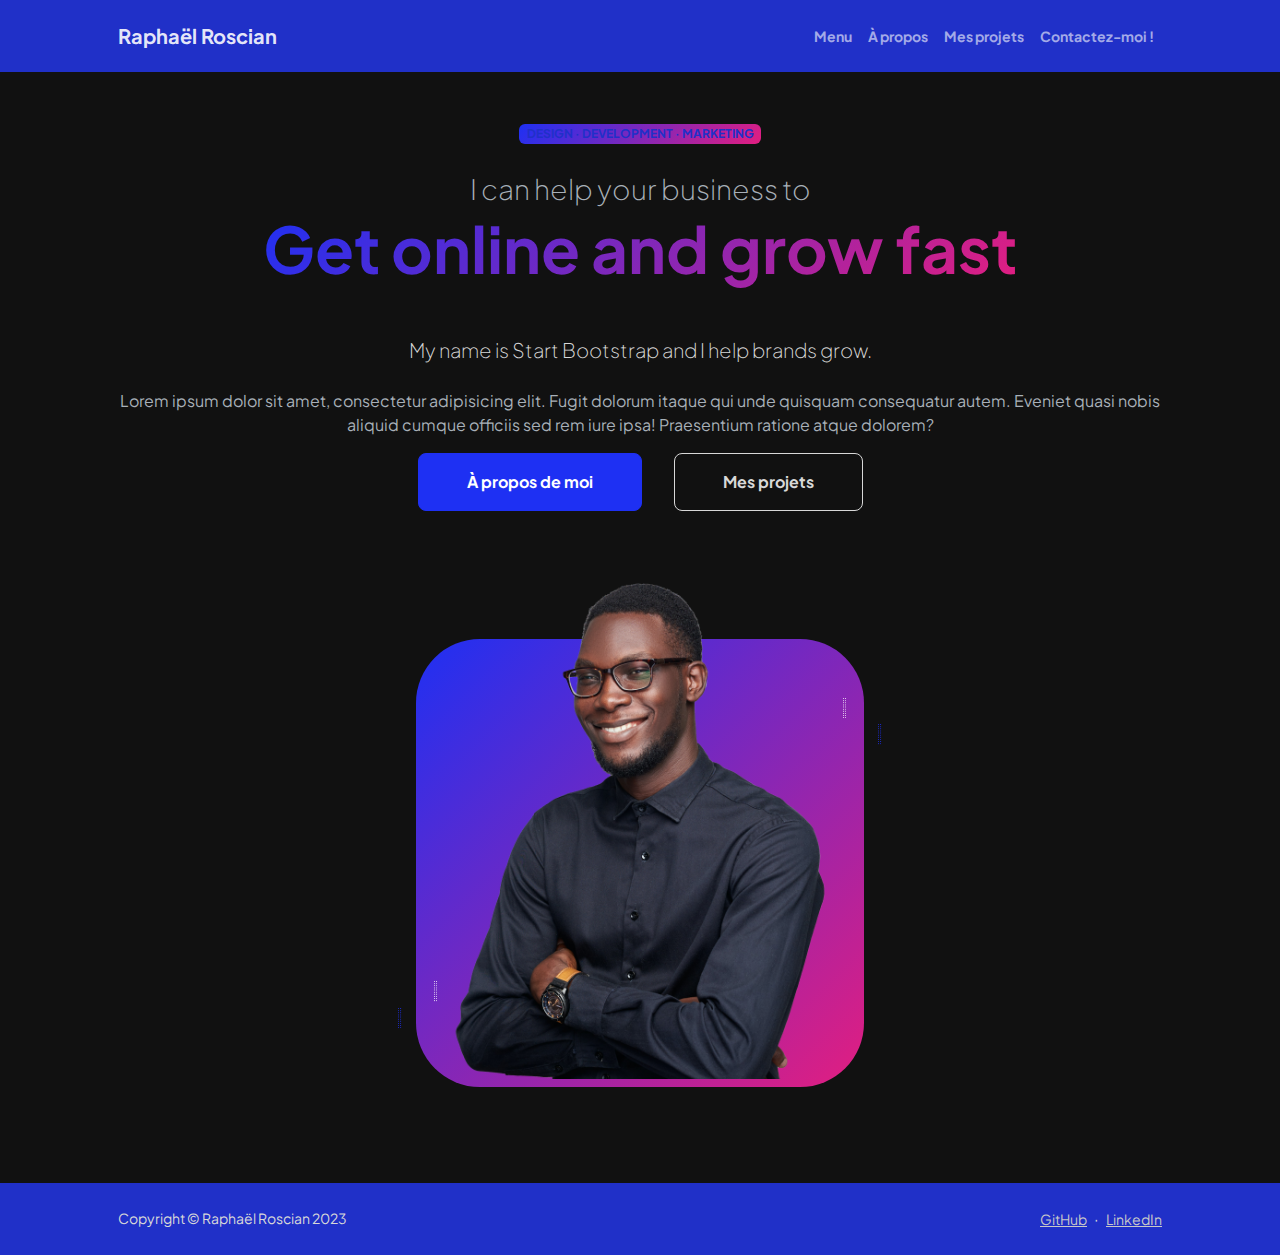
==== portfolio-rroscian/index.html @ 6c85774f "Upload des fichiers du portfolio" ====
<!DOCTYPE html>
<html lang="en">
    <head>
        <meta charset="utf-8" />
        <meta name="viewport" content="width=device-width, initial-scale=1, shrink-to-fit=no" />
        <meta name="description" content="" />
        <meta name="author" content="" />
        <title>Raphael Roscian - Menu</title>
        <!-- Favicon-->
        <link rel="icon" type="image/x-icon" href="assets/favicon.ico" />
        <!-- Custom Google font-->
        <link rel="preconnect" href="https://fonts.googleapis.com" />
        <link rel="preconnect" href="https://fonts.gstatic.com" crossorigin />
        <link href="https://fonts.googleapis.com/css2?family=Plus+Jakarta+Sans:wght@100;200;300;400;500;600;700;800;900&amp;display=swap" rel="stylesheet" />
        <!-- Bootstrap icons-->
        <link href="https://cdn.jsdelivr.net/npm/bootstrap-icons@1.8.1/font/bootstrap-icons.css" rel="stylesheet" />
        <!-- Core theme CSS (includes Bootstrap)-->
        <link href="css/styles.css" rel="stylesheet" />
    </head>
    <body class="d-flex flex-column h-100">
        <main class="flex-shrink-0">
            <!-- Navigation-->
            <nav class="navbar navbar-expand-lg navbar-light bg-white py-3">
                <div class="container px-5">
                    <a class="navbar-brand" href="index.html"><span class="fw-bolder text-primary">Raphaël Roscian</span></a>
                    <button class="navbar-toggler" type="button" data-bs-toggle="collapse" data-bs-target="#navbarSupportedContent" aria-controls="navbarSupportedContent" aria-expanded="false" aria-label="Toggle navigation"><span class="navbar-toggler-icon"></span></button>
                    <div class="collapse navbar-collapse" id="navbarSupportedContent">
                        <ul class="navbar-nav ms-auto mb-2 mb-lg-0 small fw-bolder">
                            <li class="nav-item"><a class="nav-link" href="index.html">Menu</a></li>
                            <li class="nav-item"><a class="nav-link" href="resume.html">À propos</a></li>
                            <li class="nav-item"><a class="nav-link" href="projects.html">Mes projets</a></li>
                            <li class="nav-item"><a class="nav-link" href="contact.html">Contactez-moi !</a></li>
                        </ul>
                    </div>
                </div>
            </nav>
            <!-- Header-->
            <header class="py-5">
                <div class="container px-5 pb-5">
                    <div class="row gx-5 align-items-center">
                        <div class="col-xxl-5">
                            <!-- Header text content-->
                            <div class="text-center text-xxl-start">
                                <div class="badge bg-gradient-primary-to-secondary text-white mb-4"><div class="text-uppercase">Design &middot; Development &middot; Marketing</div></div>
                                <div class="fs-3 fw-light text-muted">I can help your business to</div>
                                <h1 class="display-3 fw-bolder mb-5"><span class="text-gradient d-inline">Get online and grow fast</span></h1>
                                <p class="lead fw-light mb-4">My name is Start Bootstrap and I help brands grow.</p>
                                <p class="text-muted">Lorem ipsum dolor sit amet, consectetur adipisicing elit. Fugit dolorum itaque qui unde quisquam consequatur autem. Eveniet quasi nobis aliquid cumque officiis sed rem iure ipsa! Praesentium ratione atque dolorem?</p>
                                <div class="d-grid gap-3 d-sm-flex justify-content-sm-center justify-content-xxl-start mb-3">
                                    <a class="btn btn-primary btn-lg px-5 py-3 me-sm-3 fs-6 fw-bolder" href="resume.html">À propos de moi</a>
                                    <a class="btn btn-outline-dark btn-lg px-5 py-3 fs-6 fw-bolder" href="projects.html">Mes projets</a>
                                </div>
                            </div>
                        </div>
                        <div class="col-xxl-7">
                            <!-- Header profile picture-->
                            <div class="d-flex justify-content-center mt-5 mt-xxl-0">
                                <div class="profile bg-gradient-primary-to-secondary">
                                    <!-- TIP: For best results, use a photo with a transparent background like the demo example below-->
                                    <!-- Watch a tutorial on how to do this on YouTube (link)-->
                                    <img class="profile-img" src="assets/profile.png" alt="..." />
                                    <div class="dots-1">
                                        <!-- SVG Dots-->
                                        <svg version="1.1" xmlns="http://www.w3.org/2000/svg" xmlns:xlink="http://www.w3.org/1999/xlink" x="0px" y="0px" viewBox="0 0 191.6 1215.4" style="enable-background: new 0 0 191.6 1215.4" xml:space="preserve">
                                            <g transform="translate(0.000000,1280.000000) scale(0.100000,-0.100000)">
                                                <path d="M227.7,12788.6c-105-35-200-141-222-248c-43-206,163-412,369-369c155,32,275,190,260,339c-11,105-90,213-190,262        C383.7,12801.6,289.7,12808.6,227.7,12788.6z"></path>
                                                <path d="M1507.7,12788.6c-151-50-253-216-222-362c25-119,136-230,254-255c194-41,395,142,375,339c-11,105-90,213-190,262        C1663.7,12801.6,1569.7,12808.6,1507.7,12788.6z"></path>
                                                <path d="M227.7,11508.6c-105-35-200-141-222-248c-43-206,163-412,369-369c155,32,275,190,260,339c-11,105-90,213-190,262        C383.7,11521.6,289.7,11528.6,227.7,11508.6z"></path>
                                                <path d="M1507.7,11508.6c-151-50-253-216-222-362c25-119,136-230,254-255c194-41,395,142,375,339c-11,105-90,213-190,262        C1663.7,11521.6,1569.7,11528.6,1507.7,11508.6z"></path>
                                                <path d="M227.7,10228.6c-105-35-200-141-222-248c-43-206,163-412,369-369c155,32,275,190,260,339c-11,105-90,213-190,262        C383.7,10241.6,289.7,10248.6,227.7,10228.6z"></path>
                                                <path d="M1507.7,10228.6c-105-35-200-141-222-248c-43-206,163-412,369-369c155,32,275,190,260,339c-11,105-90,213-190,262        C1663.7,10241.6,1569.7,10248.6,1507.7,10228.6z"></path>
                                                <path d="M227.7,8948.6c-105-35-200-141-222-248c-43-206,163-412,369-369c155,32,275,190,260,339c-11,105-90,213-190,262        C383.7,8961.6,289.7,8968.6,227.7,8948.6z"></path>
                                                <path d="M1507.7,8948.6c-105-35-200-141-222-248c-43-206,163-412,369-369c155,32,275,190,260,339c-11,105-90,213-190,262        C1663.7,8961.6,1569.7,8968.6,1507.7,8948.6z"></path>
                                                <path d="M227.7,7668.6c-105-35-200-141-222-248c-43-206,163-412,369-369c155,32,275,190,260,339c-11,105-90,213-190,262        C383.7,7681.6,289.7,7688.6,227.7,7668.6z"></path>
                                                <path d="M1507.7,7668.6c-105-35-200-141-222-248c-43-206,163-412,369-369c155,32,275,190,260,339c-11,105-90,213-190,262        C1663.7,7681.6,1569.7,7688.6,1507.7,7668.6z"></path>
                                                <path d="M227.7,6388.6c-105-35-200-141-222-248c-43-206,163-412,369-369c155,32,275,190,260,339c-11,105-90,213-190,262        C383.7,6401.6,289.7,6408.6,227.7,6388.6z"></path>
                                                <path d="M1507.7,6388.6c-105-35-200-141-222-248c-43-206,163-412,369-369c155,32,275,190,260,339c-11,105-90,213-190,262        C1663.7,6401.6,1569.7,6408.6,1507.7,6388.6z"></path>
                                                <path d="M227.7,5108.6c-105-35-200-141-222-248c-43-206,163-412,369-369c155,32,275,190,260,339c-11,105-90,213-190,262        C383.7,5121.6,289.7,5128.6,227.7,5108.6z"></path>
                                                <path d="M1507.7,5108.6c-105-35-200-141-222-248c-43-206,163-412,369-369c155,32,275,190,260,339c-11,105-90,213-190,262        C1663.7,5121.6,1569.7,5128.6,1507.7,5108.6z"></path>
                                                <path d="M227.7,3828.6c-105-35-200-141-222-248c-43-206,163-412,369-369c155,32,275,190,260,339c-11,105-90,213-190,262        C383.7,3841.6,289.7,3848.6,227.7,3828.6z"></path>
                                                <path d="M1507.7,3828.6c-105-35-200-141-222-248c-43-206,163-412,369-369c155,32,275,190,260,339c-11,105-90,213-190,262        C1663.7,3841.6,1569.7,3848.6,1507.7,3828.6z"></path>
                                                <path d="M227.7,2548.6c-105-35-200-141-222-248c-43-206,163-412,369-369c155,32,275,190,260,339c-11,105-90,213-190,262        C383.7,2561.6,289.7,2568.6,227.7,2548.6z"></path>
                                                <path d="M1507.7,2548.6c-105-35-200-141-222-248c-43-206,163-412,369-369c155,32,275,190,260,339c-11,105-90,213-190,262        C1663.7,2561.6,1569.7,2568.6,1507.7,2548.6z"></path>
                                                <path d="M227.7,1268.6c-105-35-200-141-222-248c-43-206,163-412,369-369c155,32,275,190,260,339c-11,105-90,213-190,262        C383.7,1281.6,289.7,1288.6,227.7,1268.6z"></path>
                                                <path d="M1507.7,1268.6c-105-35-200-141-222-248c-43-206,163-412,369-369c155,32,275,190,260,339c-11,105-90,213-190,262        C1663.7,1281.6,1569.7,1288.6,1507.7,1268.6z"></path>
                                            </g>
                                        </svg>
                                        <!-- END of SVG dots-->
                                    </div>
                                    <div class="dots-2">
                                        <!-- SVG Dots-->
                                        <svg version="1.1" xmlns="http://www.w3.org/2000/svg" xmlns:xlink="http://www.w3.org/1999/xlink" x="0px" y="0px" viewBox="0 0 191.6 1215.4" style="enable-background: new 0 0 191.6 1215.4" xml:space="preserve">
                                            <g transform="translate(0.000000,1280.000000) scale(0.100000,-0.100000)">
                                                <path d="M227.7,12788.6c-105-35-200-141-222-248c-43-206,163-412,369-369c155,32,275,190,260,339c-11,105-90,213-190,262        C383.7,12801.6,289.7,12808.6,227.7,12788.6z"></path>
                                                <path d="M1507.7,12788.6c-151-50-253-216-222-362c25-119,136-230,254-255c194-41,395,142,375,339c-11,105-90,213-190,262        C1663.7,12801.6,1569.7,12808.6,1507.7,12788.6z"></path>
                                                <path d="M227.7,11508.6c-105-35-200-141-222-248c-43-206,163-412,369-369c155,32,275,190,260,339c-11,105-90,213-190,262        C383.7,11521.6,289.7,11528.6,227.7,11508.6z"></path>
                                                <path d="M1507.7,11508.6c-151-50-253-216-222-362c25-119,136-230,254-255c194-41,395,142,375,339c-11,105-90,213-190,262        C1663.7,11521.6,1569.7,11528.6,1507.7,11508.6z"></path>
                                                <path d="M227.7,10228.6c-105-35-200-141-222-248c-43-206,163-412,369-369c155,32,275,190,260,339c-11,105-90,213-190,262        C383.7,10241.6,289.7,10248.6,227.7,10228.6z"></path>
                                                <path d="M1507.7,10228.6c-105-35-200-141-222-248c-43-206,163-412,369-369c155,32,275,190,260,339c-11,105-90,213-190,262        C1663.7,10241.6,1569.7,10248.6,1507.7,10228.6z"></path>
                                                <path d="M227.7,8948.6c-105-35-200-141-222-248c-43-206,163-412,369-369c155,32,275,190,260,339c-11,105-90,213-190,262        C383.7,8961.6,289.7,8968.6,227.7,8948.6z"></path>
                                                <path d="M1507.7,8948.6c-105-35-200-141-222-248c-43-206,163-412,369-369c155,32,275,190,260,339c-11,105-90,213-190,262        C1663.7,8961.6,1569.7,8968.6,1507.7,8948.6z"></path>
                                                <path d="M227.7,7668.6c-105-35-200-141-222-248c-43-206,163-412,369-369c155,32,275,190,260,339c-11,105-90,213-190,262        C383.7,7681.6,289.7,7688.6,227.7,7668.6z"></path>
                                                <path d="M1507.7,7668.6c-105-35-200-141-222-248c-43-206,163-412,369-369c155,32,275,190,260,339c-11,105-90,213-190,262        C1663.7,7681.6,1569.7,7688.6,1507.7,7668.6z"></path>
                                                <path d="M227.7,6388.6c-105-35-200-141-222-248c-43-206,163-412,369-369c155,32,275,190,260,339c-11,105-90,213-190,262        C383.7,6401.6,289.7,6408.6,227.7,6388.6z"></path>
                                                <path d="M1507.7,6388.6c-105-35-200-141-222-248c-43-206,163-412,369-369c155,32,275,190,260,339c-11,105-90,213-190,262        C1663.7,6401.6,1569.7,6408.6,1507.7,6388.6z"></path>
                                                <path d="M227.7,5108.6c-105-35-200-141-222-248c-43-206,163-412,369-369c155,32,275,190,260,339c-11,105-90,213-190,262        C383.7,5121.6,289.7,5128.6,227.7,5108.6z"></path>
                                                <path d="M1507.7,5108.6c-105-35-200-141-222-248c-43-206,163-412,369-369c155,32,275,190,260,339c-11,105-90,213-190,262        C1663.7,5121.6,1569.7,5128.6,1507.7,5108.6z"></path>
                                                <path d="M227.7,3828.6c-105-35-200-141-222-248c-43-206,163-412,369-369c155,32,275,190,260,339c-11,105-90,213-190,262        C383.7,3841.6,289.7,3848.6,227.7,3828.6z"></path>
                                                <path d="M1507.7,3828.6c-105-35-200-141-222-248c-43-206,163-412,369-369c155,32,275,190,260,339c-11,105-90,213-190,262        C1663.7,3841.6,1569.7,3848.6,1507.7,3828.6z"></path>
                                                <path d="M227.7,2548.6c-105-35-200-141-222-248c-43-206,163-412,369-369c155,32,275,190,260,339c-11,105-90,213-190,262        C383.7,2561.6,289.7,2568.6,227.7,2548.6z"></path>
                                                <path d="M1507.7,2548.6c-105-35-200-141-222-248c-43-206,163-412,369-369c155,32,275,190,260,339c-11,105-90,213-190,262        C1663.7,2561.6,1569.7,2568.6,1507.7,2548.6z"></path>
                                                <path d="M227.7,1268.6c-105-35-200-141-222-248c-43-206,163-412,369-369c155,32,275,190,260,339c-11,105-90,213-190,262        C383.7,1281.6,289.7,1288.6,227.7,1268.6z"></path>
                                                <path d="M1507.7,1268.6c-105-35-200-141-222-248c-43-206,163-412,369-369c155,32,275,190,260,339c-11,105-90,213-190,262        C1663.7,1281.6,1569.7,1288.6,1507.7,1268.6z"></path>
                                            </g>
                                        </svg>
                                        <!-- END of SVG dots-->
                                    </div>
                                    <div class="dots-3">
                                        <!-- SVG Dots-->
                                        <svg version="1.1" xmlns="http://www.w3.org/2000/svg" xmlns:xlink="http://www.w3.org/1999/xlink" x="0px" y="0px" viewBox="0 0 191.6 1215.4" style="enable-background: new 0 0 191.6 1215.4" xml:space="preserve">
                                            <g transform="translate(0.000000,1280.000000) scale(0.100000,-0.100000)">
                                                <path d="M227.7,12788.6c-105-35-200-141-222-248c-43-206,163-412,369-369c155,32,275,190,260,339c-11,105-90,213-190,262        C383.7,12801.6,289.7,12808.6,227.7,12788.6z"></path>
                                                <path d="M1507.7,12788.6c-151-50-253-216-222-362c25-119,136-230,254-255c194-41,395,142,375,339c-11,105-90,213-190,262        C1663.7,12801.6,1569.7,12808.6,1507.7,12788.6z"></path>
                                                <path d="M227.7,11508.6c-105-35-200-141-222-248c-43-206,163-412,369-369c155,32,275,190,260,339c-11,105-90,213-190,262        C383.7,11521.6,289.7,11528.6,227.7,11508.6z"></path>
                                                <path d="M1507.7,11508.6c-151-50-253-216-222-362c25-119,136-230,254-255c194-41,395,142,375,339c-11,105-90,213-190,262        C1663.7,11521.6,1569.7,11528.6,1507.7,11508.6z"></path>
                                                <path d="M227.7,10228.6c-105-35-200-141-222-248c-43-206,163-412,369-369c155,32,275,190,260,339c-11,105-90,213-190,262        C383.7,10241.6,289.7,10248.6,227.7,10228.6z"></path>
                                                <path d="M1507.7,10228.6c-105-35-200-141-222-248c-43-206,163-412,369-369c155,32,275,190,260,339c-11,105-90,213-190,262        C1663.7,10241.6,1569.7,10248.6,1507.7,10228.6z"></path>
                                                <path d="M227.7,8948.6c-105-35-200-141-222-248c-43-206,163-412,369-369c155,32,275,190,260,339c-11,105-90,213-190,262        C383.7,8961.6,289.7,8968.6,227.7,8948.6z"></path>
                                                <path d="M1507.7,8948.6c-105-35-200-141-222-248c-43-206,163-412,369-369c155,32,275,190,260,339c-11,105-90,213-190,262        C1663.7,8961.6,1569.7,8968.6,1507.7,8948.6z"></path>
                                                <path d="M227.7,7668.6c-105-35-200-141-222-248c-43-206,163-412,369-369c155,32,275,190,260,339c-11,105-90,213-190,262        C383.7,7681.6,289.7,7688.6,227.7,7668.6z"></path>
                                                <path d="M1507.7,7668.6c-105-35-200-141-222-248c-43-206,163-412,369-369c155,32,275,190,260,339c-11,105-90,213-190,262        C1663.7,7681.6,1569.7,7688.6,1507.7,7668.6z"></path>
                                                <path d="M227.7,6388.6c-105-35-200-141-222-248c-43-206,163-412,369-369c155,32,275,190,260,339c-11,105-90,213-190,262        C383.7,6401.6,289.7,6408.6,227.7,6388.6z"></path>
                                                <path d="M1507.7,6388.6c-105-35-200-141-222-248c-43-206,163-412,369-369c155,32,275,190,260,339c-11,105-90,213-190,262        C1663.7,6401.6,1569.7,6408.6,1507.7,6388.6z"></path>
                                                <path d="M227.7,5108.6c-105-35-200-141-222-248c-43-206,163-412,369-369c155,32,275,190,260,339c-11,105-90,213-190,262        C383.7,5121.6,289.7,5128.6,227.7,5108.6z"></path>
                                                <path d="M1507.7,5108.6c-105-35-200-141-222-248c-43-206,163-412,369-369c155,32,275,190,260,339c-11,105-90,213-190,262        C1663.7,5121.6,1569.7,5128.6,1507.7,5108.6z"></path>
                                                <path d="M227.7,3828.6c-105-35-200-141-222-248c-43-206,163-412,369-369c155,32,275,190,260,339c-11,105-90,213-190,262        C383.7,3841.6,289.7,3848.6,227.7,3828.6z"></path>
                                                <path d="M1507.7,3828.6c-105-35-200-141-222-248c-43-206,163-412,369-369c155,32,275,190,260,339c-11,105-90,213-190,262        C1663.7,3841.6,1569.7,3848.6,1507.7,3828.6z"></path>
                                                <path d="M227.7,2548.6c-105-35-200-141-222-248c-43-206,163-412,369-369c155,32,275,190,260,339c-11,105-90,213-190,262        C383.7,2561.6,289.7,2568.6,227.7,2548.6z"></path>
                                                <path d="M1507.7,2548.6c-105-35-200-141-222-248c-43-206,163-412,369-369c155,32,275,190,260,339c-11,105-90,213-190,262        C1663.7,2561.6,1569.7,2568.6,1507.7,2548.6z"></path>
                                                <path d="M227.7,1268.6c-105-35-200-141-222-248c-43-206,163-412,369-369c155,32,275,190,260,339c-11,105-90,213-190,262        C383.7,1281.6,289.7,1288.6,227.7,1268.6z"></path>
                                                <path d="M1507.7,1268.6c-105-35-200-141-222-248c-43-206,163-412,369-369c155,32,275,190,260,339c-11,105-90,213-190,262        C1663.7,1281.6,1569.7,1288.6,1507.7,1268.6z"></path>
                                            </g>
                                        </svg>
                                        <!-- END of SVG dots-->
                                    </div>
                                    <div class="dots-4">
                                        <!-- SVG Dots-->
                                        <svg version="1.1" xmlns="http://www.w3.org/2000/svg" xmlns:xlink="http://www.w3.org/1999/xlink" x="0px" y="0px" viewBox="0 0 191.6 1215.4" style="enable-background: new 0 0 191.6 1215.4" xml:space="preserve">
                                            <g transform="translate(0.000000,1280.000000) scale(0.100000,-0.100000)">
                                                <path d="M227.7,12788.6c-105-35-200-141-222-248c-43-206,163-412,369-369c155,32,275,190,260,339c-11,105-90,213-190,262        C383.7,12801.6,289.7,12808.6,227.7,12788.6z"></path>
                                                <path d="M1507.7,12788.6c-151-50-253-216-222-362c25-119,136-230,254-255c194-41,395,142,375,339c-11,105-90,213-190,262        C1663.7,12801.6,1569.7,12808.6,1507.7,12788.6z"></path>
                                                <path d="M227.7,11508.6c-105-35-200-141-222-248c-43-206,163-412,369-369c155,32,275,190,260,339c-11,105-90,213-190,262        C383.7,11521.6,289.7,11528.6,227.7,11508.6z"></path>
                                                <path d="M1507.7,11508.6c-151-50-253-216-222-362c25-119,136-230,254-255c194-41,395,142,375,339c-11,105-90,213-190,262        C1663.7,11521.6,1569.7,11528.6,1507.7,11508.6z"></path>
                                                <path d="M227.7,10228.6c-105-35-200-141-222-248c-43-206,163-412,369-369c155,32,275,190,260,339c-11,105-90,213-190,262        C383.7,10241.6,289.7,10248.6,227.7,10228.6z"></path>
                                                <path d="M1507.7,10228.6c-105-35-200-141-222-248c-43-206,163-412,369-369c155,32,275,190,260,339c-11,105-90,213-190,262        C1663.7,10241.6,1569.7,10248.6,1507.7,10228.6z"></path>
                                                <path d="M227.7,8948.6c-105-35-200-141-222-248c-43-206,163-412,369-369c155,32,275,190,260,339c-11,105-90,213-190,262        C383.7,8961.6,289.7,8968.6,227.7,8948.6z"></path>
                                                <path d="M1507.7,8948.6c-105-35-200-141-222-248c-43-206,163-412,369-369c155,32,275,190,260,339c-11,105-90,213-190,262        C1663.7,8961.6,1569.7,8968.6,1507.7,8948.6z"></path>
                                                <path d="M227.7,7668.6c-105-35-200-141-222-248c-43-206,163-412,369-369c155,32,275,190,260,339c-11,105-90,213-190,262        C383.7,7681.6,289.7,7688.6,227.7,7668.6z"></path>
                                                <path d="M1507.7,7668.6c-105-35-200-141-222-248c-43-206,163-412,369-369c155,32,275,190,260,339c-11,105-90,213-190,262        C1663.7,7681.6,1569.7,7688.6,1507.7,7668.6z"></path>
                                                <path d="M227.7,6388.6c-105-35-200-141-222-248c-43-206,163-412,369-369c155,32,275,190,260,339c-11,105-90,213-190,262        C383.7,6401.6,289.7,6408.6,227.7,6388.6z"></path>
                                                <path d="M1507.7,6388.6c-105-35-200-141-222-248c-43-206,163-412,369-369c155,32,275,190,260,339c-11,105-90,213-190,262        C1663.7,6401.6,1569.7,6408.6,1507.7,6388.6z"></path>
                                                <path d="M227.7,5108.6c-105-35-200-141-222-248c-43-206,163-412,369-369c155,32,275,190,260,339c-11,105-90,213-190,262        C383.7,5121.6,289.7,5128.6,227.7,5108.6z"></path>
                                                <path d="M1507.7,5108.6c-105-35-200-141-222-248c-43-206,163-412,369-369c155,32,275,190,260,339c-11,105-90,213-190,262        C1663.7,5121.6,1569.7,5128.6,1507.7,5108.6z"></path>
                                                <path d="M227.7,3828.6c-105-35-200-141-222-248c-43-206,163-412,369-369c155,32,275,190,260,339c-11,105-90,213-190,262        C383.7,3841.6,289.7,3848.6,227.7,3828.6z"></path>
                                                <path d="M1507.7,3828.6c-105-35-200-141-222-248c-43-206,163-412,369-369c155,32,275,190,260,339c-11,105-90,213-190,262        C1663.7,3841.6,1569.7,3848.6,1507.7,3828.6z"></path>
                                                <path d="M227.7,2548.6c-105-35-200-141-222-248c-43-206,163-412,369-369c155,32,275,190,260,339c-11,105-90,213-190,262        C383.7,2561.6,289.7,2568.6,227.7,2548.6z"></path>
                                                <path d="M1507.7,2548.6c-105-35-200-141-222-248c-43-206,163-412,369-369c155,32,275,190,260,339c-11,105-90,213-190,262        C1663.7,2561.6,1569.7,2568.6,1507.7,2548.6z"></path>
                                                <path d="M227.7,1268.6c-105-35-200-141-222-248c-43-206,163-412,369-369c155,32,275,190,260,339c-11,105-90,213-190,262        C383.7,1281.6,289.7,1288.6,227.7,1268.6z"></path>
                                                <path d="M1507.7,1268.6c-105-35-200-141-222-248c-43-206,163-412,369-369c155,32,275,190,260,339c-11,105-90,213-190,262        C1663.7,1281.6,1569.7,1288.6,1507.7,1268.6z"></path>
                                            </g>
                                        </svg>
                                        <!-- END of SVG dots-->
                                    </div>
                                </div>
                            </div>
                        </div>
                    </div>
                </div>
            </header>
            <!-- About Section-->
        </main>
        <!-- Footer-->
        <!-- -->
        <footer class="bg-white py-4 mt-auto">
            <div class="container px-5">
                <div class="row align-items-center justify-content-between flex-column flex-sm-row">
                    <div class="col-auto"><div class="small m-0">Copyright &copy; Raphaël Roscian 2023</div></div>
                    <div class="col-auto">
                        <a class="small" href="https://github.com/rroscian">GitHub</a>
                        <span class="mx-1">&middot;</span>
                        <a class="small" href="https://fr.linkedin.com/in/rapha%C3%ABl-roscian-1a4314175">LinkedIn</a>
                    </div>
                </div>
            </div>
        </footer>
        <!-- Bootstrap core JS-->
        <script src="https://cdn.jsdelivr.net/npm/bootstrap@5.2.3/dist/js/bootstrap.bundle.min.js"></script>
        <!-- Core theme JS-->
        <script src="js/scripts.js"></script>
    </body>
</html>
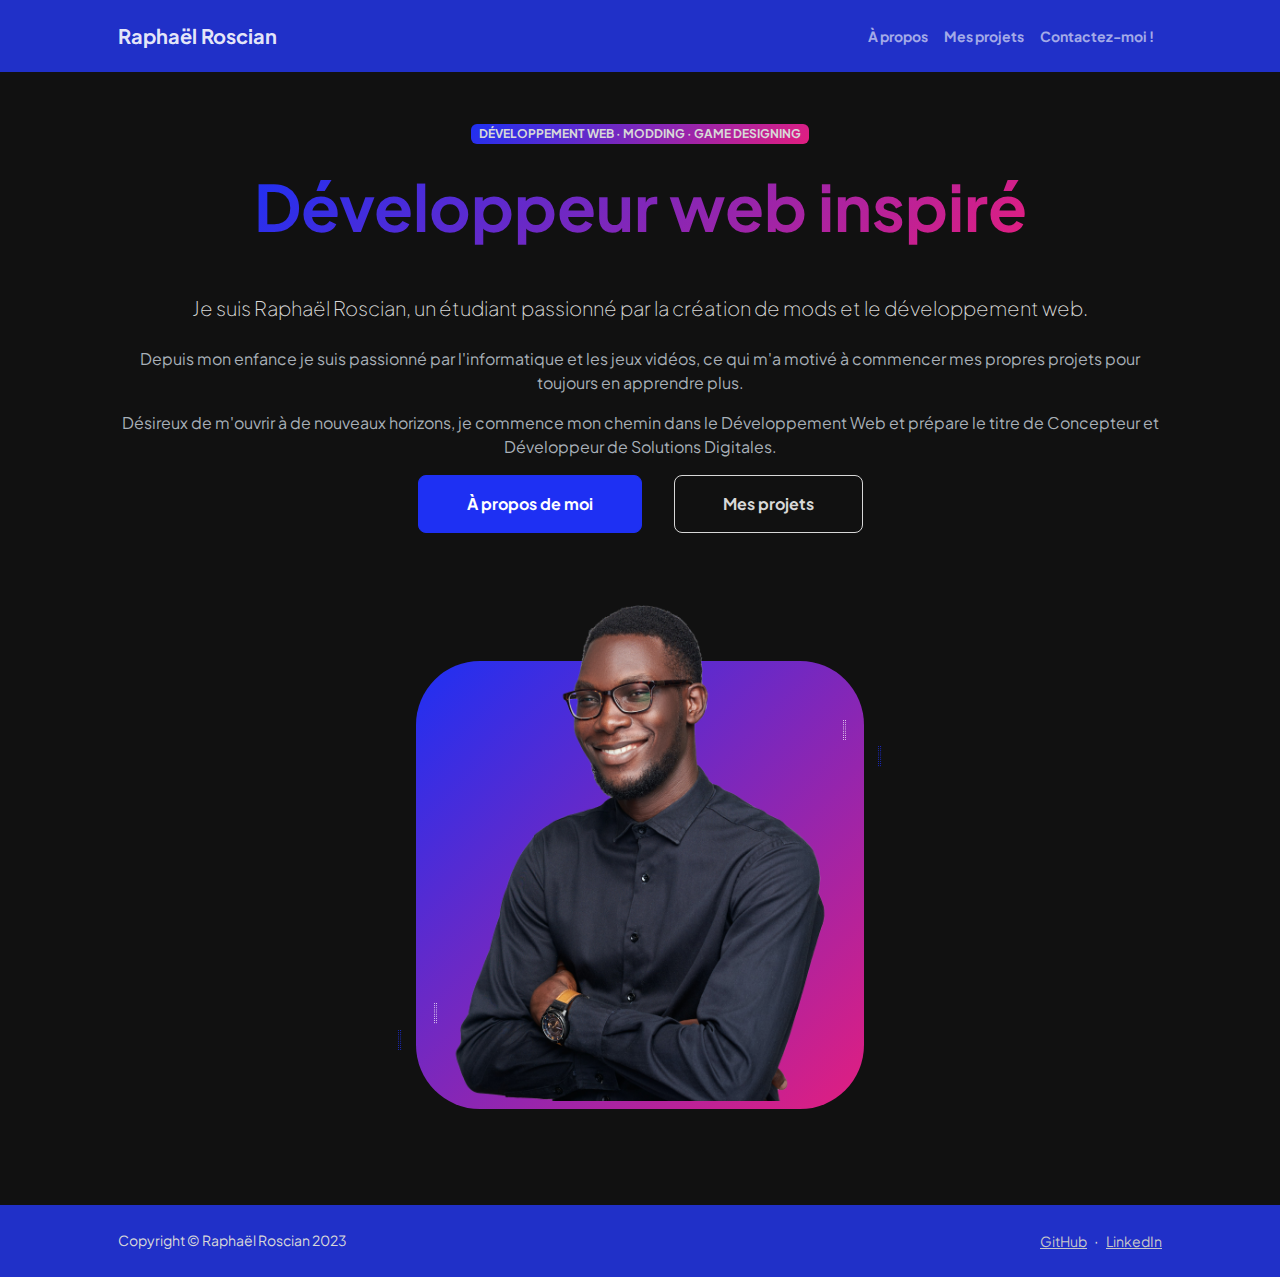
==== commit c57b6881: "Mise à jour repo 13/12" ====
--- a/portfolio-rroscian/index.html
+++ b/portfolio-rroscian/index.html
@@ -22,11 +22,10 @@
             <!-- Navigation-->
             <nav class="navbar navbar-expand-lg navbar-light bg-white py-3">
                 <div class="container px-5">
-                    <a class="navbar-brand" href="index.html"><span class="fw-bolder text-primary">Raphaël Roscian</span></a>
+                    <a class="navbar-brand" href="index.html"><span class="fw-bolder text-top">Raphaël Roscian</span></a>
                     <button class="navbar-toggler" type="button" data-bs-toggle="collapse" data-bs-target="#navbarSupportedContent" aria-controls="navbarSupportedContent" aria-expanded="false" aria-label="Toggle navigation"><span class="navbar-toggler-icon"></span></button>
                     <div class="collapse navbar-collapse" id="navbarSupportedContent">
                         <ul class="navbar-nav ms-auto mb-2 mb-lg-0 small fw-bolder">
-                            <li class="nav-item"><a class="nav-link" href="index.html">Menu</a></li>
                             <li class="nav-item"><a class="nav-link" href="resume.html">À propos</a></li>
                             <li class="nav-item"><a class="nav-link" href="projects.html">Mes projets</a></li>
                             <li class="nav-item"><a class="nav-link" href="contact.html">Contactez-moi !</a></li>
@@ -41,11 +40,11 @@
                         <div class="col-xxl-5">
                             <!-- Header text content-->
                             <div class="text-center text-xxl-start">
-                                <div class="badge bg-gradient-primary-to-secondary text-white mb-4"><div class="text-uppercase">Design &middot; Development &middot; Marketing</div></div>
-                                <div class="fs-3 fw-light text-muted">I can help your business to</div>
-                                <h1 class="display-3 fw-bolder mb-5"><span class="text-gradient d-inline">Get online and grow fast</span></h1>
-                                <p class="lead fw-light mb-4">My name is Start Bootstrap and I help brands grow.</p>
-                                <p class="text-muted">Lorem ipsum dolor sit amet, consectetur adipisicing elit. Fugit dolorum itaque qui unde quisquam consequatur autem. Eveniet quasi nobis aliquid cumque officiis sed rem iure ipsa! Praesentium ratione atque dolorem?</p>
+                                <div class="badge bg-gradient-primary-to-secondary text-white mb-4"><div class="text-uppercase">Développement Web &middot; Modding &middot; Game Designing</div></div>
+                                <h1 class="display-3 fw-bolder mb-5"><span class="text-gradient d-inline">Développeur web inspiré</span></h1>
+                                <p class="lead fw-light mb-4">Je suis Raphaël Roscian, un étudiant passionné par la création de mods et le développement web.</p>
+                                <p class="text-muted">Depuis mon enfance je suis passionné par l'informatique et les jeux vidéos, ce qui m'a motivé à commencer mes propres projets pour toujours en apprendre plus.</p>
+                                <p class="text-muted">Désireux de m'ouvrir à de nouveaux horizons, je commence mon chemin dans le Développement Web et prépare le titre de Concepteur et Développeur de Solutions Digitales.</p>
                                 <div class="d-grid gap-3 d-sm-flex justify-content-sm-center justify-content-xxl-start mb-3">
                                     <a class="btn btn-primary btn-lg px-5 py-3 me-sm-3 fs-6 fw-bolder" href="resume.html">À propos de moi</a>
                                     <a class="btn btn-outline-dark btn-lg px-5 py-3 fs-6 fw-bolder" href="projects.html">Mes projets</a>
@@ -58,6 +57,7 @@
                                 <div class="profile bg-gradient-primary-to-secondary">
                                     <!-- TIP: For best results, use a photo with a transparent background like the demo example below-->
                                     <!-- Watch a tutorial on how to do this on YouTube (link)-->
+                                    <!-- TO DO: image générique dev-->
                                     <img class="profile-img" src="assets/profile.png" alt="..." />
                                     <div class="dots-1">
                                         <!-- SVG Dots-->
